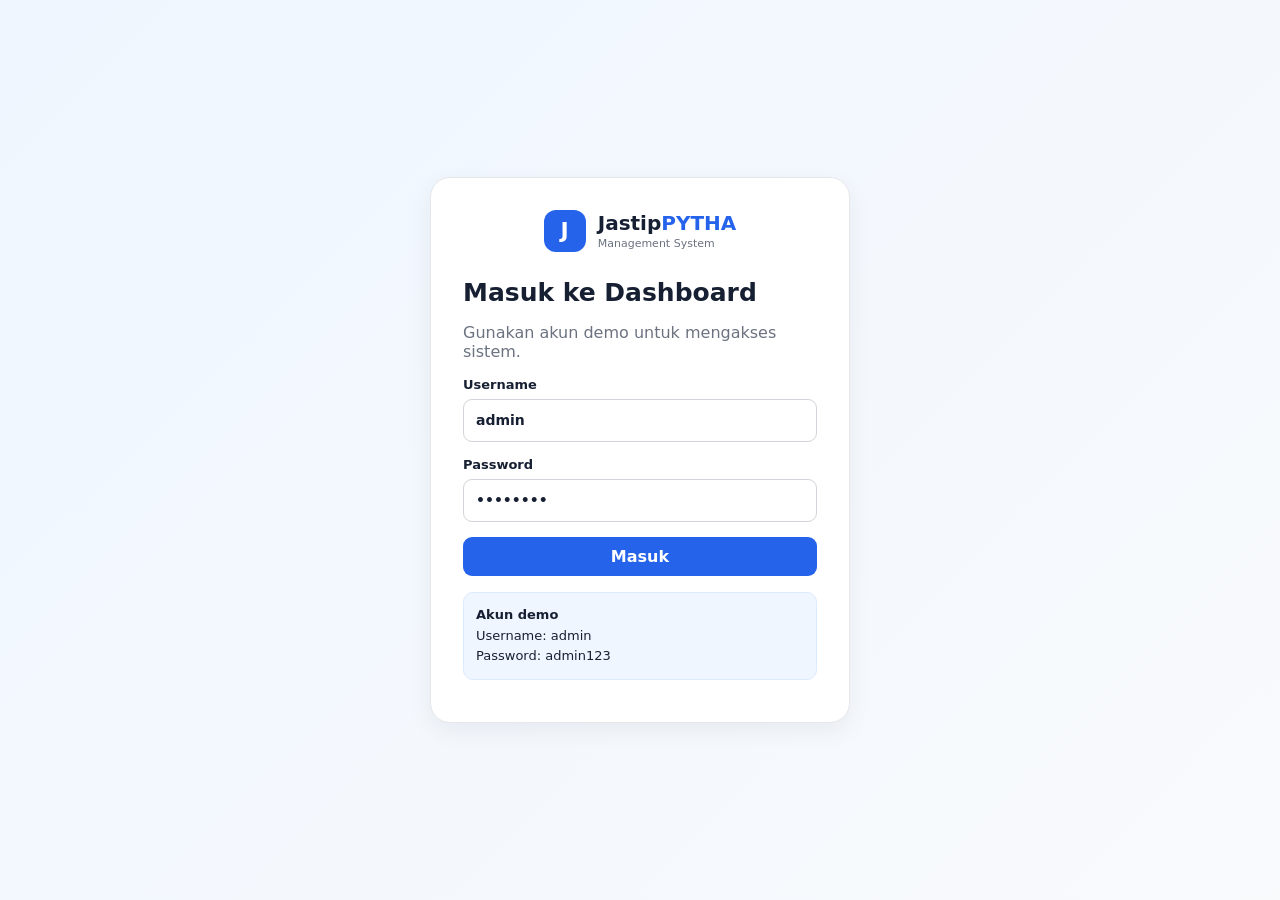
==== jastip-management-rayhan/batch.html @ a8f84d06 "Add files via upload" ====
<!doctype html>
<html lang="id">
  <head>
    <meta charset="UTF-8" />
    <meta name="viewport" content="width=device-width, initial-scale=1.0" />
    <title>Batch Jastip - JastipPYTHA</title>
    <link rel="stylesheet" href="css/style.css" />
  </head>
  <body data-page="batch">
    <div id="app"></div>
    <script src="js/storage.js"></script>
    <script src="js/data-demo.js"></script>
    <script src="js/utils.js"></script>
    <script src="js/app.js"></script>
  </body>
</html>
---- jastip-management-rayhan/css/style.css ----
:root {
  --primary: #2563eb;
  --primary-dark: #1d4ed8;
  --bg: #f5f7fb;
  --card: #fff;
  --text: #172033;
  --muted: #6b7280;
  --border: #e5e7eb;
  --danger: #dc2626;
  --success: #16a34a;
  --warning: #d97706;
  --sidebar: #111827;
  --sidebar-text: #d1d5db;
  --shadow: 0 8px 25px rgba(15, 23, 42, 0.06);
}
* {
  box-sizing: border-box;
}
body {
  margin: 0;
  font-family:
    Inter,
    system-ui,
    -apple-system,
    Segoe UI,
    Roboto,
    Arial,
    sans-serif;
  background: var(--bg);
  color: var(--text);
}
button,
input,
select,
textarea {
  font: inherit;
}
button {
  cursor: pointer;
}
a {
  text-decoration: none;
  color: inherit;
}
.login-page {
  min-height: 100vh;
  display: grid;
  place-items: center;
  padding: 20px;
  background: linear-gradient(135deg, #eff6ff, #f8fafc);
}
.login-card {
  width: min(420px, 100%);
  background: #fff;
  border: 1px solid var(--border);
  border-radius: 20px;
  padding: 32px;
  box-shadow: var(--shadow);
}
.brand {
  display: flex;
  align-items: center;
  gap: 12px;
}
.brand-center {
  justify-content: center;
  margin-bottom: 26px;
}
.brand-mark {
  width: 42px;
  height: 42px;
  border-radius: 12px;
  background: var(--primary);
  color: #fff;
  display: grid;
  place-items: center;
  font-weight: 800;
  font-size: 22px;
}
.brand b {
  font-size: 20px;
}
.brand b span {
  color: var(--primary);
}
.brand small {
  display: block;
  color: var(--muted);
  font-size: 11px;
  margin-top: 2px;
}
.login-card h1 {
  font-size: 25px;
  margin: 8px 0;
}
.muted {
  color: var(--muted);
}
.demo-hint {
  background: #eff6ff;
  border: 1px solid #dbeafe;
  padding: 12px;
  border-radius: 10px;
  margin-top: 16px;
  font-size: 13px;
  line-height: 1.6;
}
.error-text {
  color: var(--danger);
  margin-top: 10px;
  font-size: 13px;
}
.form-stack {
  display: grid;
  gap: 15px;
}
label {
  font-size: 13px;
  font-weight: 600;
  display: grid;
  gap: 7px;
}
input,
select,
textarea {
  width: 100%;
  border: 1px solid #d1d5db;
  border-radius: 9px;
  padding: 10px 12px;
  background: #fff;
  color: var(--text);
  outline: none;
  font-size: 14px;
  line-height: 1.5;
}
input:focus,
select:focus,
textarea:focus {
  border-color: var(--primary);
  box-shadow: 0 0 0 3px #dbeafe;
}
textarea {
  min-height: 90px;
  resize: vertical;
}
.btn {
  border: 0;
  border-radius: 9px;
  padding: 10px 14px;
  font-weight: 600;
}
.btn-primary {
  background: var(--primary);
  color: #fff;
}
.btn-primary:hover {
  background: var(--primary-dark);
}
.btn-secondary {
  background: #eef2f7;
  color: #374151;
}
.btn-danger {
  background: #fee2e2;
  color: #b91c1c;
}
.btn-success {
  background: #dcfce7;
  color: #166534;
}
.btn-block {
  width: 100%;
}
.btn-sm {
  padding: 7px 10px;
  font-size: 12px;
}
.layout {
  display: flex;
  min-height: 100vh;
}
.sidebar {
  width: 245px;
  background: var(--sidebar);
  color: var(--sidebar-text);
  padding: 18px 14px;
  position: fixed;
  inset: 0 auto 0 0;
  z-index: 10;
}
.sidebar .brand {
  color: #fff;
  padding: 6px 8px 22px;
}
.nav-title {
  font-size: 10px;
  text-transform: uppercase;
  color: #6b7280;
  padding: 12px 10px 7px;
  letter-spacing: 0.08em;
}
.nav-link {
  display: flex;
  gap: 10px;
  align-items: center;
  padding: 11px 12px;
  border-radius: 8px;
  margin: 3px 0;
  font-size: 14px;
}
.nav-link:hover,
.nav-link.active {
  background: #1f2937;
  color: #fff;
}
.sidebar-footer {
  position: absolute;
  bottom: 18px;
  left: 14px;
  right: 14px;
}
.main {
  margin-left: 245px;
  min-width: 0;
  width: calc(100% - 245px);
}
.topbar {
  height: 70px;
  background: #fff;
  border-bottom: 1px solid var(--border);
  display: flex;
  align-items: center;
  justify-content: space-between;
  padding: 0 28px;
  position: sticky;
  top: 0;
  z-index: 5;
}
.topbar h2 {
  margin: 0;
  font-size: 20px;
}
.user-box {
  font-size: 13px;
  color: var(--muted);
}
.content {
  padding: 28px;
  max-width: 100%;
  margin: auto;
  overflow-x: hidden;
}
.page-head {
  display: flex;
  justify-content: space-between;
  align-items: center;
  gap: 12px;
  margin-bottom: 20px;
}
.page-head h1 {
  margin: 0;
  font-size: 24px;
}
.page-head p {
  margin: 5px 0 0;
  color: var(--muted);
  font-size: 13px;
}
.actions {
  display: flex;
  gap: 8px;
  flex-wrap: wrap;
}
.cards {
  display: grid;
  grid-template-columns: repeat(auto-fit, minmax(200px, 1fr));
  gap: 15px;
  margin-bottom: 20px;
}
.card {
  background: var(--card);
  border: 1px solid var(--border);
  border-radius: 13px;
  padding: 18px;
  box-shadow: var(--shadow);
}
.stat-label {
  font-size: 11px;
  color: var(--muted);
  line-height: 1.3;
}
.stat-value {
  font-size: 22px;
  font-weight: 750;
  margin-top: 7px;
  word-break: break-word;
}
.stat-icon {
  float: right;
  width: 34px;
  height: 34px;
  border-radius: 9px;
  background: #eff6ff;
  color: var(--primary);
  display: grid;
  place-items: center;
}
.grid-2 {
  display: grid;
  grid-template-columns: 1fr;
  gap: 18px;
}

@media (min-width: 1200px) {
  .grid-2 {
    grid-template-columns: 1.8fr 1fr;
  }
}
.table-card {
  padding: 0;
  overflow: hidden;
}
.card-head {
  padding: 17px 18px;
  border-bottom: 1px solid var(--border);
  display: flex;
  justify-content: space-between;
  align-items: center;
  gap: 10px;
}
.card-head h3 {
  margin: 0;
  font-size: 15px;
}
.table-wrap {
  overflow: auto;
}
table {
  width: 100%;
  border-collapse: collapse;
  min-width: 600px;
}
th,
td {
  padding: 12px 8px;
  text-align: left;
  border-bottom: 1px solid #eef0f3;
  font-size: 13px;
  vertical-align: middle;
  white-space: nowrap;
  overflow: hidden;
  text-overflow: ellipsis;
  max-width: 200px;
}

th:first-child,
td:first-child {
  padding-left: 15px;
}

th:last-child,
td:last-child {
  padding-right: 15px;
}
th {
  background: #fafafa;
  color: #6b7280;
  font-size: 11px;
  text-transform: uppercase;
  letter-spacing: 0.03em;
}
tbody tr:hover {
  background: #fafcff;
}
.empty {
  padding: 40px;
  text-align: center;
  color: var(--muted);
}
.badge {
  display: inline-flex;
  align-items: center;
  padding: 5px 8px;
  border-radius: 999px;
  font-size: 11px;
  font-weight: 700;
  white-space: nowrap;
}
.badge-blue {
  background: #dbeafe;
  color: #1d4ed8;
}
.badge-green {
  background: #dcfce7;
  color: #15803d;
}
.badge-yellow {
  background: #fef3c7;
  color: #a16207;
}
.badge-red {
  background: #fee2e2;
  color: #b91c1c;
}
.badge-gray {
  background: #f3f4f6;
  color: #4b5563;
}
.toolbar {
  display: flex;
  gap: 10px;
  flex-wrap: wrap;
  margin-bottom: 15px;
}
.toolbar > * {
  flex: 1;
  min-width: 200px;
  max-width: 300px;
}
.toolbar input {
  box-sizing: border-box;
}
.form-card {
  max-width: 1000px;
}
.form-grid {
  display: grid;
  grid-template-columns: repeat(2, minmax(0, 1fr));
  gap: 16px;
}
.form-grid label {
  min-width: 0;
}
.form-grid input,
.form-grid select {
  width: 100%;
  box-sizing: border-box;
}
.form-grid .full {
  grid-column: 1/-1;
}
.section-title {
  font-size: 14px;
  margin: 24px 0 12px;
  padding-bottom: 9px;
  border-bottom: 1px solid var(--border);
}
.item-row {
  display: grid;
  grid-template-columns: 2fr 90px 150px 150px 42px;
  gap: 8px;
  align-items: end;
  margin-bottom: 9px;
}
.money {
  text-align: right;
}
.summary {
  background: #f8fafc;
  border-radius: 10px;
  padding: 15px;
  display: grid;
  gap: 8px;
}
.summary-line {
  display: flex;
  justify-content: space-between;
  font-size: 13px;
}
.summary-line.total {
  font-size: 17px;
  font-weight: 800;
  border-top: 1px solid var(--border);
  padding-top: 10px;
}
.detail-grid {
  display: grid;
  grid-template-columns: repeat(2, 1fr);
  gap: 18px;
}
.detail-list {
  display: grid;
  gap: 10px;
}
.detail-row {
  display: flex;
  justify-content: space-between;
  gap: 15px;
  border-bottom: 1px dashed #e5e7eb;
  padding-bottom: 8px;
  font-size: 13px;
}
.detail-row span:first-child {
  color: var(--muted);
}
.modal-backdrop {
  position: fixed;
  inset: 0;
  background: rgba(15, 23, 42, 0.45);
  display: none;
  align-items: center;
  justify-content: center;
  padding: 24px;
  box-sizing: border-box;
  overflow-y: auto;
  z-index: 1000;
}
.modal-backdrop.show {
  display: flex;
}
.modal {
  background: #fff;
  width: min(700px, 100%);
  max-height: calc(100vh - 48px);
  overflow-y: auto;
  box-sizing: border-box;
  border-radius: 15px;
  padding: 24px;
}
.modal-head {
  display: flex;
  justify-content: space-between;
  align-items: center;
  margin-bottom: 15px;
}
.modal-head h3 {
  margin: 0;
}
.close {
  border: 0;
  background: none;
  font-size: 24px;
  color: #6b7280;
}
.toast {
  position: fixed;
  right: 20px;
  bottom: 20px;
  background: #111827;
  color: #fff;
  padding: 12px 16px;
  border-radius: 9px;
  box-shadow: var(--shadow);
  z-index: 100;
  display: none;
  font-size: 13px;
}
.toast.show {
  display: block;
}
.danger-box {
  background: #fff1f2;
  border: 1px solid #fecdd3;
  padding: 15px;
  border-radius: 10px;
}
.settings-list {
  display: grid;
  gap: 15px;
}
.mobile-menu {
  display: none;
}
@media (max-width: 1100px) {
  .cards {
    grid-template-columns: repeat(auto-fit, minmax(180px, 1fr));
  }
  .grid-2,
  .detail-grid {
    grid-template-columns: 1fr;
  }
}
/* Filter Panel */
.filter-panel {
  background: var(--card);
  border: 1px solid var(--border);
  border-radius: 13px;
  padding: 18px;
  margin-bottom: 18px;
  box-shadow: var(--shadow);
}
.filter-panel h4 {
  margin: 0 0 12px;
  font-size: 14px;
  color: var(--text);
}
.filter-grid {
  display: grid;
  grid-template-columns: repeat(auto-fit, minmax(180px, 1fr));
  gap: 12px;
  margin-bottom: 12px;
}
.filter-actions {
  display: flex;
  gap: 8px;
  margin-top: 12px;
}

/* Pagination */
.pagination {
  display: flex;
  align-items: center;
  justify-content: space-between;
  padding: 15px 18px;
  border-top: 1px solid var(--border);
  flex-wrap: wrap;
  gap: 12px;
}
.pagination-info {
  font-size: 13px;
  color: var(--muted);
}
.pagination-controls {
  display: flex;
  align-items: center;
  gap: 10px;
  flex-wrap: wrap;
}
.pagination-select {
  display: flex;
  align-items: center;
  gap: 8px;
  font-size: 13px;
}
.pagination-select select {
  width: auto;
  padding: 6px 8px;
  font-size: 13px;
}
.pagination-buttons {
  display: flex;
  gap: 5px;
}
.pagination-buttons button {
  padding: 7px 12px;
  font-size: 13px;
}
.page-num {
  padding: 7px 12px;
  font-size: 13px;
  font-weight: 600;
  color: var(--primary);
}

/* Chart Container */
.chart-container {
  padding: 18px 12px 24px;
  overflow-x: auto;
}
.chart-container canvas {
  display: block;
  width: 100%;
  max-width: 700px;
  height: 350px;
  margin: auto;
}

/* Purchased Items */
.purchased-items-grid {
  display: grid;
  gap: 10px;
}
.purchased-item {
  display: flex;
  justify-content: space-between;
  align-items: center;
  padding: 12px;
  background: #f9fafb;
  border-radius: 8px;
  border: 1px solid #f3f4f6;
}
.purchased-item-info {
  flex: 1;
}
.purchased-item-name {
  font-weight: 600;
  font-size: 13px;
  margin-bottom: 4px;
}
.purchased-item-details {
  font-size: 12px;
  color: var(--muted);
}
.purchased-item-price {
  font-weight: 700;
  font-size: 14px;
  color: var(--primary);
  text-align: right;
}

/* Status Button */
.status-action {
  display: flex;
  gap: 8px;
  align-items: center;
  flex-wrap: wrap;
}
.status-label {
  font-size: 12px;
  color: var(--muted);
  margin-bottom: 6px;
  display: block;
}

/* Button Group */
.btn-group {
  display: flex;
  gap: 6px;
  flex-wrap: wrap;
}

/* Action Dropdown */
.action-dropdown {
  position: relative;
  display: inline-block;
}
.dropdown-content {
  display: none;
  position: absolute;
  right: 0;
  background: #fff;
  min-width: 160px;
  box-shadow: 0 8px 16px rgba(0,0,0,0.1);
  border-radius: 8px;
  border: 1px solid var(--border);
  z-index: 10;
  margin-top: 4px;
}
.dropdown-content.show {
  display: block;
}
.dropdown-content button {
  display: block;
  width: 100%;
  text-align: left;
  padding: 10px 14px;
  border: 0;
  background: none;
  font-size: 13px;
  border-radius: 0;
}
.dropdown-content button:hover {
  background: #f9fafb;
}
.dropdown-content button:first-child {
  border-radius: 8px 8px 0 0;
}
.dropdown-content button:last-child {
  border-radius: 0 0 8px 8px;
}

/* Loading */
.loading {
  padding: 40px;
  text-align: center;
  color: var(--muted);
  font-size: 14px;
}

/* Empty State Enhanced */
.empty-state {
  padding: 60px 20px;
  text-align: center;
}
.empty-state-icon {
  font-size: 48px;
  margin-bottom: 16px;
  opacity: 0.3;
}
.empty-state h3 {
  margin: 0 0 8px;
  font-size: 16px;
}
.empty-state p {
  margin: 0;
  color: var(--muted);
  font-size: 13px;
}

@media (max-width: 1100px) {
  .filter-grid {
    grid-template-columns: repeat(auto-fit, minmax(160px, 1fr));
  }
}

/* Sidebar overlay (mobile drawer backdrop) */
.sidebar-overlay {
  display: none;
}

/* Page fade-in on every load — smooth navigation feel */
@keyframes pageFadeIn {
  from { opacity: 0; transform: translateY(6px); }
  to   { opacity: 1; transform: translateY(0); }
}
.content {
  animation: pageFadeIn 0.18s ease-out both;
}
@media (prefers-reduced-motion: reduce) {
  .content { animation: none; }
}

/* Chart containers — prevent horizontal overflow on mobile */
#chartBarCard .chart-wrap,
#chartDonutCard .chart-wrap {
  overflow: hidden;
}
canvas {
  display: block;
  max-width: 100%;
}

@media (max-width: 760px) {
  .sidebar {
    transform: translateX(-100%);
    transition: transform 0.28s cubic-bezier(0.4, 0, 0.2, 1);
  }
  .sidebar.open {
    transform: translateX(0);
  }
  .main {
    margin-left: 0;
    width: 100%;
  }
  .mobile-menu {
    display: block;
    border: 0;
    background: none;
    font-size: 22px;
  }
  .topbar {
    padding: 0 15px;
  }
  .content {
    padding: 18px;
  }
  .cards {
    grid-template-columns: repeat(auto-fit, minmax(140px, 1fr));
    gap: 10px;
  }
  .modal-backdrop { padding: 14px; }
  .modal { max-height: calc(100vh - 28px); padding: 18px; }
  .form-grid { grid-template-columns: 1fr; }
  .form-grid .full {
    grid-column: auto;
  }
  .item-row {
    grid-template-columns: 1fr 80px 1fr 1fr 40px;
  }
  .page-head {
    align-items: flex-start;
    flex-direction: column;
  }
  .filter-grid {
    grid-template-columns: 1fr;
  }
  .filter-actions {
    flex-direction: column;
  }
  .filter-actions button {
    width: 100%;
  }
  .pagination {
    flex-direction: column;
    align-items: stretch;
  }
  .pagination-controls {
    justify-content: center;
  }
  .btn-group {
    flex-direction: column;
  }
  .btn-group button,
  .btn-group a {
    width: 100%;
  }

  /* Overlay: hidden by default, shown when sidebar is open */
  .sidebar-overlay {
    display: block;
    position: fixed;
    inset: 0;
    background: rgba(0, 0, 0, 0);
    z-index: 9;           /* just below sidebar (z-index: 10) */
    pointer-events: none;
    transition: background 0.28s cubic-bezier(0.4, 0, 0.2, 1);
  }
  .sidebar-overlay.show {
    background: rgba(0, 0, 0, 0.45);
    pointer-events: auto;
  }

  /* Prevent page scroll while drawer is open */
  body.sidebar-open {
    overflow: hidden;
  }

  /* Charts: stack side-by-side cards vertically, no overflow */
  #chartsRow {
    gap: 12px;
  }
  #chartBarCard > div,
  #chartDonutCard > div {
    padding: 12px 8px 14px;
    overflow: hidden;
  }
  /* Donut legend: single column on very narrow screens */
  #donutLegend {
    grid-template-columns: 1fr !important;
    gap: 5px !important;
  }
}
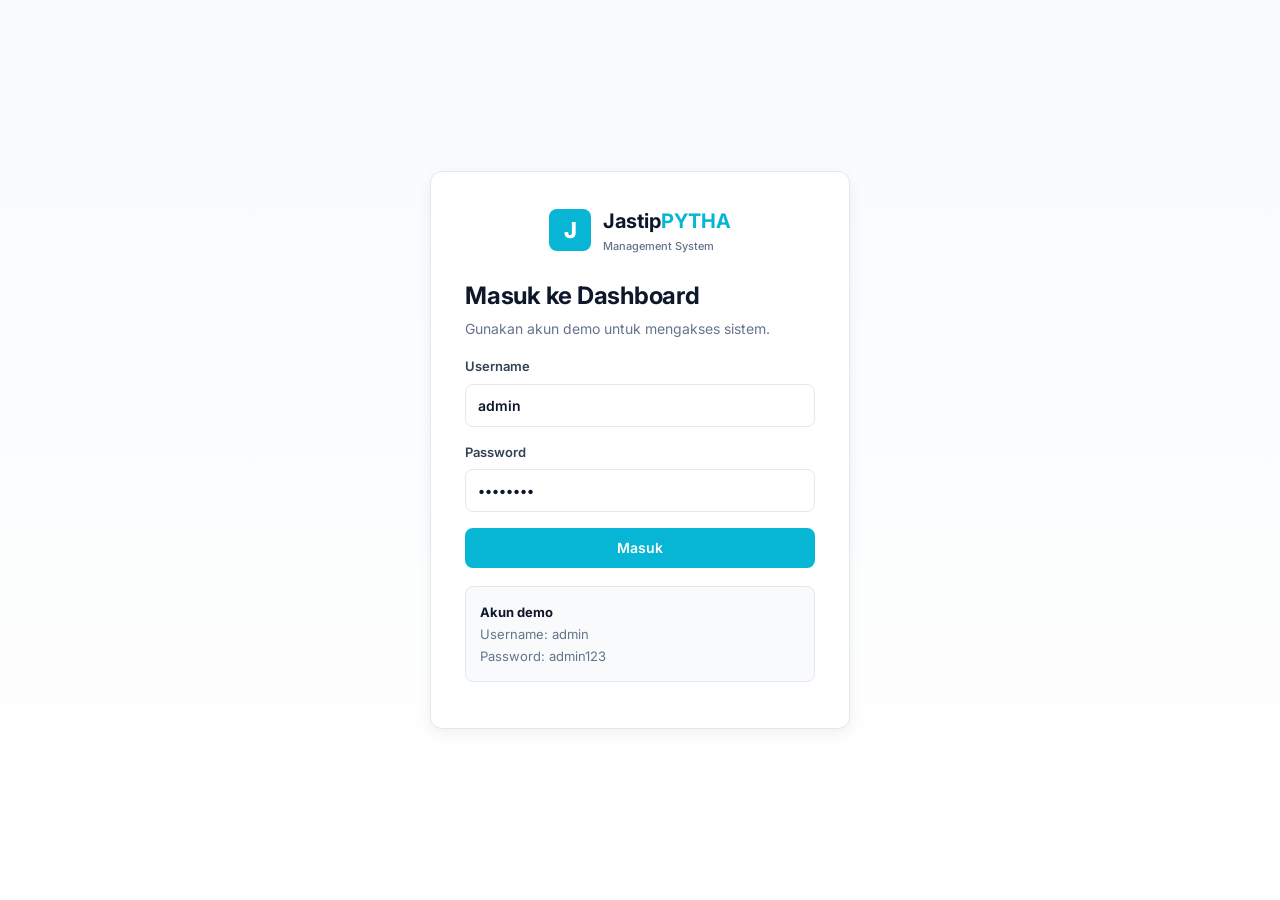
==== commit e9b0f111: "Add files via upload" ====
--- a/jastip-management-rayhan/batch.html
+++ b/jastip-management-rayhan/batch.html
@@ -3,7 +3,14 @@
   <head>
     <meta charset="UTF-8" />
     <meta name="viewport" content="width=device-width, initial-scale=1.0" />
+    <script>if(localStorage.getItem("jastip_theme")==="dark"||(!localStorage.getItem("jastip_theme")&&window.matchMedia("(prefers-color-scheme: dark)").matches))document.documentElement.classList.add("dark");</script>
     <title>Batch Jastip - JastipPYTHA</title>
+    <link rel="preconnect" href="https://fonts.googleapis.com" />
+    <link rel="preconnect" href="https://fonts.gstatic.com" crossorigin />
+    <link
+      href="https://fonts.googleapis.com/css2?family=Inter:wght@400;500;600;700;800&display=swap"
+      rel="stylesheet"
+    />
     <link rel="stylesheet" href="css/style.css" />
   </head>
   <body data-page="batch">
--- a/jastip-management-rayhan/css/style.css
+++ b/jastip-management-rayhan/css/style.css
@@ -1,75 +1,125 @@
+/* ============================================================
+   JastipPro — Clean Modern Cyan SaaS Design System
+   ============================================================ */
+
 :root {
-  --primary: #2563eb;
-  --primary-dark: #1d4ed8;
-  --bg: #f5f7fb;
-  --card: #fff;
-  --text: #172033;
-  --muted: #6b7280;
-  --border: #e5e7eb;
+  /* Brand / accent */
+  --primary: #06b6d4;
+  --primary-hover: #0891b2;
+  --primary-dark: #0891b2;       /* kept for legacy refs (= hover) */
+  --primary-50: #ecfeff;
+  --primary-100: #cffafe;
+  --primary-700: #0e7490;
+
+  /* Surfaces */
+  --bg: #f8fafc;
+  --card: #ffffff;
+  --surface: #ffffff;
+
+  /* Text */
+  --text: #0f172a;
+  --muted: #64748b;
+  --text-secondary: #64748b;
+
+  /* Lines */
+  --border: #e2e8f0;
+  --border-light: #f1f5f9;
+
+  /* Semantic */
   --danger: #dc2626;
   --success: #16a34a;
   --warning: #d97706;
-  --sidebar: #111827;
-  --sidebar-text: #d1d5db;
-  --shadow: 0 8px 25px rgba(15, 23, 42, 0.06);
-}
+
+  /* Sidebar (now light) */
+  --sidebar: #ffffff;
+  --sidebar-text: #334155;
+
+  /* Shadows — very soft, only to separate layers */
+  --shadow-sm: 0 1px 2px rgba(15, 23, 42, 0.04);
+  --shadow-md: 0 4px 14px rgba(15, 23, 42, 0.06);
+  --shadow-lg: 0 14px 38px rgba(15, 23, 42, 0.14);
+
+  /* Radius */
+  --r-sm: 8px;
+  --r-md: 10px;
+  --r-lg: 12px;
+}
+
 * {
   box-sizing: border-box;
 }
+
 body {
   margin: 0;
-  font-family:
-    Inter,
-    system-ui,
-    -apple-system,
-    Segoe UI,
-    Roboto,
-    Arial,
+  font-family: Inter, system-ui, -apple-system, "Segoe UI", Roboto, Arial,
     sans-serif;
   background: var(--bg);
   color: var(--text);
-}
+  font-size: 14px;
+  line-height: 1.5;
+  -webkit-font-smoothing: antialiased;
+  text-rendering: optimizeLegibility;
+}
+
 button,
 input,
 select,
 textarea {
   font: inherit;
 }
+
 button {
   cursor: pointer;
 }
+
 a {
   text-decoration: none;
   color: inherit;
 }
+
+h1,
+h2,
+h3,
+h4 {
+  color: var(--text);
+  letter-spacing: -0.01em;
+}
+
+/* ============================================================
+   Login / Signup page
+   ============================================================ */
 .login-page {
   min-height: 100vh;
   display: grid;
   place-items: center;
   padding: 20px;
-  background: linear-gradient(135deg, #eff6ff, #f8fafc);
-}
+  background: linear-gradient(180deg, #f8fafc 0%, #ffffff 100%);
+}
+
 .login-card {
   width: min(420px, 100%);
-  background: #fff;
+  background: var(--card);
   border: 1px solid var(--border);
-  border-radius: 20px;
-  padding: 32px;
-  box-shadow: var(--shadow);
-}
+  border-radius: var(--r-lg);
+  padding: 34px;
+  box-shadow: var(--shadow-md);
+}
+
 .brand {
   display: flex;
   align-items: center;
   gap: 12px;
 }
+
 .brand-center {
   justify-content: center;
-  margin-bottom: 26px;
-}
+  margin-bottom: 24px;
+}
+
 .brand-mark {
   width: 42px;
   height: 42px;
-  border-radius: 12px;
+  border-radius: var(--r-sm);
   background: var(--primary);
   color: #fff;
   display: grid;
@@ -77,155 +127,296 @@
   font-weight: 800;
   font-size: 22px;
 }
+
 .brand b {
   font-size: 20px;
-}
+  font-weight: 700;
+}
+
 .brand b span {
   color: var(--primary);
 }
+
 .brand small {
   display: block;
   color: var(--muted);
   font-size: 11px;
   margin-top: 2px;
-}
+  font-weight: 500;
+}
+
 .login-card h1 {
-  font-size: 25px;
-  margin: 8px 0;
-}
+  font-size: 24px;
+  font-weight: 700;
+  margin: 4px 0;
+}
+
 .muted {
   color: var(--muted);
 }
+
+.login-card p {
+  color: var(--muted);
+  font-size: 14px;
+  margin: 0 0 4px;
+}
+
 .demo-hint {
-  background: #eff6ff;
-  border: 1px solid #dbeafe;
-  padding: 12px;
-  border-radius: 10px;
-  margin-top: 16px;
-  font-size: 13px;
-  line-height: 1.6;
-}
+  background: var(--bg);
+  border: 1px solid var(--border);
+  padding: 14px;
+  border-radius: var(--r-sm);
+  margin-top: 18px;
+  font-size: 13px;
+  line-height: 1.7;
+  color: var(--text-secondary);
+}
+
+.demo-hint b {
+  color: var(--text);
+}
+
 .error-text {
   color: var(--danger);
-  margin-top: 10px;
-  font-size: 13px;
-}
+  margin-top: 12px;
+  font-size: 13px;
+  font-weight: 500;
+}
+
+/* ============================================================
+   Forms
+   ============================================================ */
 .form-stack {
   display: grid;
-  gap: 15px;
-}
+  gap: 16px;
+  margin-top: 18px;
+}
+
 label {
   font-size: 13px;
   font-weight: 600;
+  color: #334155;
   display: grid;
   gap: 7px;
 }
+
 input,
 select,
 textarea {
   width: 100%;
-  border: 1px solid #d1d5db;
-  border-radius: 9px;
+  border: 1px solid var(--border);
+  border-radius: var(--r-sm);
   padding: 10px 12px;
   background: #fff;
   color: var(--text);
   outline: none;
   font-size: 14px;
   line-height: 1.5;
-}
+  transition: border-color 0.15s, box-shadow 0.15s;
+}
+
+input[type="number"] {
+  -moz-appearance: textfield;
+}
+
+input[type="number"]::-webkit-inner-spin-button,
+input[type="number"]::-webkit-outer-spin-button {
+  -webkit-appearance: none;
+  margin: 0;
+}
+
+input::placeholder,
+textarea::placeholder {
+  color: #94a3b8;
+}
+
 input:focus,
 select:focus,
 textarea:focus {
   border-color: var(--primary);
-  box-shadow: 0 0 0 3px #dbeafe;
-}
+  box-shadow: 0 0 0 3px rgba(6, 182, 212, 0.12);
+}
+
+select {
+  appearance: none;
+  background-repeat: no-repeat;
+  background-position: right 12px center;
+  padding-right: 36px;
+  position: relative;
+}
+
+/* CSS-only arrow using border trick */
+select {
+  background-image: linear-gradient(45deg, transparent 50%, #64748b 50%),
+                    linear-gradient(135deg, #64748b 50%, transparent 50%);
+  background-position: calc(100% - 16px) calc(1em + 2px),
+                       calc(100% - 12px) calc(1em + 2px);
+  background-size: 4px 4px, 4px 4px;
+  background-repeat: no-repeat;
+}
+
 textarea {
   min-height: 90px;
   resize: vertical;
 }
+
+/* ============================================================
+   Buttons
+   ============================================================ */
 .btn {
-  border: 0;
-  border-radius: 9px;
-  padding: 10px 14px;
+  border: 1px solid transparent;
+  border-radius: var(--r-sm);
+  padding: 9px 16px;
   font-weight: 600;
-}
+  font-size: 14px;
+  line-height: 1.4;
+  transition: background 0.15s, border-color 0.15s, color 0.15s,
+    box-shadow 0.15s;
+  display: inline-flex;
+  align-items: center;
+  justify-content: center;
+  gap: 6px;
+  white-space: nowrap;
+}
+
+.btn:focus-visible {
+  outline: none;
+  box-shadow: 0 0 0 3px rgba(6, 182, 212, 0.18);
+}
+
 .btn-primary {
   background: var(--primary);
   color: #fff;
 }
+
 .btn-primary:hover {
-  background: var(--primary-dark);
-}
+  background: var(--primary-hover);
+}
+
 .btn-secondary {
-  background: #eef2f7;
-  color: #374151;
-}
+  background: #fff;
+  border-color: var(--border);
+  color: #334155;
+}
+
+.btn-secondary:hover {
+  background: var(--bg);
+  border-color: #cbd5e1;
+  color: var(--text);
+}
+
 .btn-danger {
   background: #fee2e2;
   color: #b91c1c;
-}
+  border-color: transparent;
+}
+
+.btn-danger:hover {
+  background: #fecaca;
+}
+
 .btn-success {
   background: #dcfce7;
-  color: #166534;
-}
+  color: #15803d;
+  border-color: transparent;
+}
+
+.btn-success:hover {
+  background: #bbf7d0;
+}
+
 .btn-block {
   width: 100%;
 }
+
 .btn-sm {
-  padding: 7px 10px;
+  padding: 6px 11px;
   font-size: 12px;
-}
+  border-radius: 7px;
+}
+
+.btn:disabled {
+  opacity: 0.5;
+  cursor: not-allowed;
+}
+
+/* ============================================================
+   Layout — sidebar + main
+   ============================================================ */
 .layout {
   display: flex;
   min-height: 100vh;
 }
+
 .sidebar {
-  width: 245px;
+  width: 240px;
   background: var(--sidebar);
   color: var(--sidebar-text);
   padding: 18px 14px;
   position: fixed;
   inset: 0 auto 0 0;
   z-index: 10;
-}
+  border-right: 1px solid var(--border);
+}
+
 .sidebar .brand {
-  color: #fff;
-  padding: 6px 8px 22px;
-}
+  color: var(--text);
+  padding: 6px 8px 20px;
+}
+
 .nav-title {
   font-size: 10px;
   text-transform: uppercase;
-  color: #6b7280;
-  padding: 12px 10px 7px;
+  color: #94a3b8;
+  padding: 14px 10px 7px;
   letter-spacing: 0.08em;
-}
+  font-weight: 700;
+}
+
 .nav-link {
   display: flex;
-  gap: 10px;
-  align-items: center;
-  padding: 11px 12px;
-  border-radius: 8px;
-  margin: 3px 0;
+  gap: 11px;
+  align-items: center;
+  padding: 10px 12px;
+  border-radius: var(--r-sm);
+  margin: 2px 0;
   font-size: 14px;
-}
-.nav-link:hover,
+  font-weight: 500;
+  color: var(--sidebar-text);
+  transition: background 0.15s, color 0.15s;
+}
+
+.nav-link:hover {
+  background: #f1f5f9;
+  color: var(--text);
+}
+
 .nav-link.active {
-  background: #1f2937;
-  color: #fff;
-}
+  background: var(--primary-50);
+  color: var(--primary-700);
+  font-weight: 600;
+}
+
+.nav-link.active:hover {
+  background: var(--primary-50);
+  color: var(--primary-700);
+}
+
 .sidebar-footer {
   position: absolute;
   bottom: 18px;
   left: 14px;
   right: 14px;
 }
+
 .main {
-  margin-left: 245px;
+  margin-left: 240px;
   min-width: 0;
-  width: calc(100% - 245px);
-}
+  width: calc(100% - 240px);
+}
+
 .topbar {
-  height: 70px;
+  height: 64px;
   background: #fff;
   border-bottom: 1px solid var(--border);
   display: flex;
@@ -236,75 +427,268 @@
   top: 0;
   z-index: 5;
 }
+
 .topbar h2 {
   margin: 0;
-  font-size: 20px;
-}
+  font-size: 18px;
+  font-weight: 600;
+}
+
 .user-box {
   font-size: 13px;
-  color: var(--muted);
-}
+  font-weight: 500;
+  color: var(--muted);
+  background: var(--bg);
+  border: 1px solid var(--border);
+  padding: 6px 12px;
+  border-radius: 999px;
+}
+
 .content {
   padding: 28px;
   max-width: 100%;
   margin: auto;
   overflow-x: hidden;
 }
+
+/* ============================================================
+   Page header
+   ============================================================ */
 .page-head {
   display: flex;
   justify-content: space-between;
   align-items: center;
   gap: 12px;
-  margin-bottom: 20px;
-}
+  margin-bottom: 22px;
+}
+
 .page-head h1 {
   margin: 0;
-  font-size: 24px;
-}
+  font-size: 22px;
+  font-weight: 700;
+}
+
 .page-head p {
   margin: 5px 0 0;
   color: var(--muted);
   font-size: 13px;
 }
+
 .actions {
   display: flex;
   gap: 8px;
   flex-wrap: wrap;
 }
+
+/* ============================================================
+   Cards & stats
+   ============================================================ */
 .cards {
   display: grid;
   grid-template-columns: repeat(auto-fit, minmax(200px, 1fr));
-  gap: 15px;
+  gap: 16px;
   margin-bottom: 20px;
 }
+
 .card {
   background: var(--card);
   border: 1px solid var(--border);
-  border-radius: 13px;
-  padding: 18px;
-  box-shadow: var(--shadow);
-}
+  border-radius: var(--r-md);
+  padding: 20px;
+  box-shadow: var(--shadow-sm);
+}
+
 .stat-label {
-  font-size: 11px;
+  font-size: 12px;
   color: var(--muted);
   line-height: 1.3;
-}
+  font-weight: 500;
+}
+
 .stat-value {
-  font-size: 22px;
-  font-weight: 750;
-  margin-top: 7px;
+  font-size: 23px;
+  font-weight: 700;
+  margin-top: 8px;
   word-break: break-word;
-}
+  letter-spacing: -0.02em;
+}
+
 .stat-icon {
   float: right;
-  width: 34px;
-  height: 34px;
-  border-radius: 9px;
-  background: #eff6ff;
-  color: var(--primary);
+  width: 36px;
+  height: 36px;
+  border-radius: var(--r-sm);
+  background: var(--primary-50);
+  color: var(--primary-hover);
   display: grid;
   place-items: center;
-}
+  font-size: 16px;
+}
+
+/* Stat card with sparkline */
+.stat-with-sparkline {
+  position: relative;
+  padding-bottom: 12px;
+}
+
+.stat-main {
+  display: flex;
+  justify-content: space-between;
+  align-items: flex-start;
+  margin-bottom: 12px;
+}
+
+.stat-info {
+  flex: 1;
+}
+
+.stat-label {
+  font-size: 14px;
+  color: var(--text-muted);
+  margin-bottom: 6px;
+  font-weight: 500;
+}
+
+.stat-value-row {
+  display: flex;
+  align-items: baseline;
+  gap: 8px;
+}
+
+.stat-value {
+  font-size: 28px;
+  font-weight: 700;
+  color: var(--text);
+  letter-spacing: -0.02em;
+}
+
+.stat-change {
+  font-size: 13px;
+  font-weight: 600;
+  padding: 3px 8px;
+  border-radius: 6px;
+}
+
+.stat-change.positive {
+  background: #dcfce7;
+  color: #16a34a;
+}
+
+.stat-change.negative {
+  background: #fee2e2;
+  color: #dc2626;
+}
+
+.stat-sparkline-canvas {
+  width: 100%;
+  height: 40px;
+  display: block;
+  cursor: pointer;
+}
+
+/* Chart tooltip */
+.chart-tooltip {
+  position: absolute;
+  background: rgba(15, 23, 42, 0.95);
+  color: white;
+  padding: 8px 12px;
+  border-radius: 8px;
+  font-size: 13px;
+  font-weight: 500;
+  pointer-events: none;
+  white-space: nowrap;
+  z-index: 1000;
+  box-shadow: 0 4px 12px rgba(0, 0, 0, 0.3);
+  transform: translate(-50%, -120%);
+  opacity: 0;
+  transition: opacity 0.15s ease;
+}
+
+.chart-tooltip.visible {
+  opacity: 1;
+}
+
+.dark .chart-tooltip {
+  background: rgba(241, 245, 249, 0.95);
+  color: #0f172a;
+  box-shadow: 0 4px 12px rgba(0, 0, 0, 0.5);
+}
+
+.chart-tooltip::after {
+  content: '';
+  position: absolute;
+  bottom: -4px;
+  left: 50%;
+  transform: translateX(-50%);
+  width: 0;
+  height: 0;
+  border-left: 5px solid transparent;
+  border-right: 5px solid transparent;
+  border-top: 5px solid rgba(15, 23, 42, 0.95);
+}
+
+.dark .chart-tooltip::after {
+  border-top-color: rgba(241, 245, 249, 0.95);
+}
+
+/* Trend chart container */
+.trend-chart-card {
+  margin-top: 18px;
+  position: relative;
+}
+
+.trend-chart-header {
+  display: flex;
+  justify-content: space-between;
+  align-items: center;
+  padding: 18px;
+  border-bottom: 1px solid var(--border);
+}
+
+.trend-chart-header h3 {
+  margin: 0;
+  font-size: 16px;
+  font-weight: 600;
+}
+
+.trend-chart-controls {
+  display: flex;
+  gap: 8px;
+  align-items: center;
+}
+
+.trend-chart-controls select {
+  padding: 6px 32px 6px 12px;
+  font-size: 13px;
+  border-radius: var(--r-sm);
+}
+
+.trend-chart-body {
+  padding: 24px 18px;
+  position: relative;
+}
+
+#transactionTrendChart,
+#feeTrendChart,
+#orderBarChart,
+#orderDonutChart {
+  width: 100%;
+  display: block;
+  cursor: pointer;
+}
+
+#transactionTrendChart,
+#feeTrendChart {
+  height: 240px;
+}
+
+#orderBarChart {
+  height: 260px;
+}
+
+/* ============================================================
+   Grids
+   ============================================================ */
 .grid-2 {
   display: grid;
   grid-template-columns: 1fr;
@@ -316,187 +700,261 @@
     grid-template-columns: 1.8fr 1fr;
   }
 }
+
+/* ============================================================
+   Tables
+   ============================================================ */
 .table-card {
   padding: 0;
   overflow: hidden;
 }
+
 .card-head {
-  padding: 17px 18px;
+  padding: 16px 20px;
   border-bottom: 1px solid var(--border);
   display: flex;
   justify-content: space-between;
   align-items: center;
   gap: 10px;
 }
+
 .card-head h3 {
   margin: 0;
   font-size: 15px;
-}
+  font-weight: 600;
+}
+
 .table-wrap {
   overflow: auto;
 }
+
 table {
   width: 100%;
   border-collapse: collapse;
   min-width: 600px;
 }
+
 th,
 td {
-  padding: 12px 8px;
+  padding: 13px 10px;
   text-align: left;
-  border-bottom: 1px solid #eef0f3;
+  border-bottom: 1px solid var(--border-light);
   font-size: 13px;
   vertical-align: middle;
   white-space: nowrap;
   overflow: hidden;
   text-overflow: ellipsis;
-  max-width: 200px;
+  max-width: 220px;
 }
 
 th:first-child,
 td:first-child {
-  padding-left: 15px;
+  padding-left: 20px;
 }
 
 th:last-child,
 td:last-child {
-  padding-right: 15px;
-}
+  padding-right: 20px;
+}
+
 th {
-  background: #fafafa;
-  color: #6b7280;
+  background: var(--bg);
+  color: var(--muted);
   font-size: 11px;
   text-transform: uppercase;
-  letter-spacing: 0.03em;
-}
+  letter-spacing: 0.04em;
+  font-weight: 600;
+  border-bottom: 1px solid var(--border);
+}
+
+tbody tr {
+  transition: background 0.12s;
+}
+
 tbody tr:hover {
-  background: #fafcff;
-}
+  background: var(--bg);
+}
+
+tbody tr:last-child td {
+  border-bottom: 0;
+}
+
 .empty {
   padding: 40px;
   text-align: center;
   color: var(--muted);
 }
+
+/* ============================================================
+   Badges
+   ============================================================ */
 .badge {
   display: inline-flex;
   align-items: center;
-  padding: 5px 8px;
+  padding: 4px 10px;
   border-radius: 999px;
   font-size: 11px;
-  font-weight: 700;
+  font-weight: 600;
   white-space: nowrap;
-}
+  line-height: 1.5;
+}
+
 .badge-blue {
-  background: #dbeafe;
-  color: #1d4ed8;
-}
+  background: var(--primary-50);
+  color: var(--primary-700);
+}
+
 .badge-green {
   background: #dcfce7;
   color: #15803d;
 }
+
 .badge-yellow {
   background: #fef3c7;
   color: #a16207;
 }
+
 .badge-red {
   background: #fee2e2;
   color: #b91c1c;
 }
+
 .badge-gray {
-  background: #f3f4f6;
-  color: #4b5563;
-}
+  background: #f1f5f9;
+  color: #475569;
+}
+
+/* ============================================================
+   Toolbar
+   ============================================================ */
 .toolbar {
   display: flex;
   gap: 10px;
   flex-wrap: wrap;
-  margin-bottom: 15px;
-}
+  margin-bottom: 16px;
+}
+
 .toolbar > * {
   flex: 1;
   min-width: 200px;
-  max-width: 300px;
-}
+  max-width: 320px;
+}
+
 .toolbar input {
   box-sizing: border-box;
 }
+
+/* ============================================================
+   Forms — layout
+   ============================================================ */
 .form-card {
   max-width: 1000px;
 }
+
 .form-grid {
   display: grid;
   grid-template-columns: repeat(2, minmax(0, 1fr));
   gap: 16px;
 }
+
 .form-grid label {
   min-width: 0;
 }
+
 .form-grid input,
 .form-grid select {
   width: 100%;
   box-sizing: border-box;
 }
+
 .form-grid .full {
   grid-column: 1/-1;
 }
+
 .section-title {
   font-size: 14px;
+  font-weight: 600;
   margin: 24px 0 12px;
   padding-bottom: 9px;
   border-bottom: 1px solid var(--border);
-}
+  color: var(--text);
+}
+
 .item-row {
   display: grid;
   grid-template-columns: 2fr 90px 150px 150px 42px;
   gap: 8px;
   align-items: end;
-  margin-bottom: 9px;
-}
+  margin-bottom: 10px;
+}
+
 .money {
   text-align: right;
 }
+
 .summary {
-  background: #f8fafc;
-  border-radius: 10px;
-  padding: 15px;
+  background: var(--bg);
+  border: 1px solid var(--border-light);
+  border-radius: var(--r-sm);
+  padding: 16px;
   display: grid;
-  gap: 8px;
-}
+  gap: 9px;
+}
+
 .summary-line {
   display: flex;
   justify-content: space-between;
   font-size: 13px;
-}
+  color: var(--text-secondary);
+}
+
 .summary-line.total {
   font-size: 17px;
-  font-weight: 800;
+  font-weight: 700;
+  color: var(--text);
   border-top: 1px solid var(--border);
-  padding-top: 10px;
-}
+  padding-top: 11px;
+  margin-top: 2px;
+}
+
+/* ============================================================
+   Detail grid
+   ============================================================ */
 .detail-grid {
   display: grid;
   grid-template-columns: repeat(2, 1fr);
   gap: 18px;
 }
+
 .detail-list {
   display: grid;
-  gap: 10px;
-}
+  gap: 11px;
+}
+
 .detail-row {
   display: flex;
   justify-content: space-between;
   gap: 15px;
-  border-bottom: 1px dashed #e5e7eb;
-  padding-bottom: 8px;
-  font-size: 13px;
-}
+  border-bottom: 1px solid var(--border-light);
+  padding-bottom: 9px;
+  font-size: 13px;
+}
+
+.detail-row:last-child {
+  border-bottom: 0;
+}
+
 .detail-row span:first-child {
   color: var(--muted);
 }
+
+/* ============================================================
+   Modal
+   ============================================================ */
 .modal-backdrop {
   position: fixed;
   inset: 0;
-  background: rgba(15, 23, 42, 0.45);
+  background: rgba(15, 23, 42, 0.42);
   display: none;
   align-items: center;
   justify-content: center;
@@ -505,136 +963,206 @@
   overflow-y: auto;
   z-index: 1000;
 }
+
 .modal-backdrop.show {
   display: flex;
 }
+
 .modal {
   background: #fff;
   width: min(700px, 100%);
   max-height: calc(100vh - 48px);
   overflow-y: auto;
   box-sizing: border-box;
-  border-radius: 15px;
+  border-radius: var(--r-lg);
   padding: 24px;
-}
+  box-shadow: var(--shadow-lg);
+}
+
 .modal-head {
   display: flex;
   justify-content: space-between;
   align-items: center;
-  margin-bottom: 15px;
-}
+  margin-bottom: 18px;
+  padding-bottom: 14px;
+  border-bottom: 1px solid var(--border);
+}
+
 .modal-head h3 {
   margin: 0;
-}
+  font-size: 16px;
+  font-weight: 600;
+}
+
 .close {
   border: 0;
   background: none;
   font-size: 24px;
-  color: #6b7280;
-}
+  color: var(--muted);
+  width: 32px;
+  height: 32px;
+  border-radius: var(--r-sm);
+  display: grid;
+  place-items: center;
+  line-height: 1;
+  transition: background 0.15s, color 0.15s;
+}
+
+.close:hover {
+  background: var(--bg);
+  color: var(--text);
+}
+
+/* ============================================================
+   Toast
+   ============================================================ */
 .toast {
   position: fixed;
   right: 20px;
   bottom: 20px;
-  background: #111827;
+  background: #0f172a;
   color: #fff;
-  padding: 12px 16px;
-  border-radius: 9px;
-  box-shadow: var(--shadow);
+  padding: 13px 18px;
+  border-radius: var(--r-sm);
+  box-shadow: var(--shadow-lg);
   z-index: 100;
   display: none;
   font-size: 13px;
-}
+  font-weight: 500;
+}
+
 .toast.show {
   display: block;
 }
+
+/* ============================================================
+   Settings / danger box
+   ============================================================ */
 .danger-box {
-  background: #fff1f2;
-  border: 1px solid #fecdd3;
-  padding: 15px;
-  border-radius: 10px;
-}
+  background: #fef2f2;
+  border: 1px solid #fecaca;
+  padding: 16px;
+  border-radius: var(--r-sm);
+}
+
+.danger-box b {
+  display: block;
+  margin-bottom: 4px;
+  color: #991b1b;
+}
+
+.danger-box p {
+  margin: 0 0 12px;
+  color: #b91c1c;
+  font-size: 13px;
+}
+
 .settings-list {
   display: grid;
-  gap: 15px;
-}
+  gap: 16px;
+}
+
+.settings-list h3 {
+  margin: 0 0 6px;
+  font-size: 15px;
+  font-weight: 600;
+}
+
+.settings-list code {
+  background: var(--bg);
+  border: 1px solid var(--border);
+  padding: 2px 6px;
+  border-radius: 6px;
+  font-size: 12px;
+  color: var(--primary-700);
+}
+
 .mobile-menu {
   display: none;
 }
-@media (max-width: 1100px) {
-  .cards {
-    grid-template-columns: repeat(auto-fit, minmax(180px, 1fr));
-  }
-  .grid-2,
-  .detail-grid {
-    grid-template-columns: 1fr;
-  }
-}
-/* Filter Panel */
+
+/* ============================================================
+   Filter panel
+   ============================================================ */
 .filter-panel {
   background: var(--card);
   border: 1px solid var(--border);
-  border-radius: 13px;
+  border-radius: var(--r-md);
   padding: 18px;
   margin-bottom: 18px;
-  box-shadow: var(--shadow);
-}
+  box-shadow: var(--shadow-sm);
+}
+
 .filter-panel h4 {
   margin: 0 0 12px;
   font-size: 14px;
-  color: var(--text);
-}
+  font-weight: 600;
+  color: var(--text);
+}
+
 .filter-grid {
   display: grid;
   grid-template-columns: repeat(auto-fit, minmax(180px, 1fr));
   gap: 12px;
   margin-bottom: 12px;
 }
+
 .filter-actions {
   display: flex;
   gap: 8px;
-  margin-top: 12px;
-}
-
-/* Pagination */
+  margin-top: 14px;
+}
+
+/* ============================================================
+   Pagination
+   ============================================================ */
 .pagination {
   display: flex;
   align-items: center;
   justify-content: space-between;
-  padding: 15px 18px;
+  padding: 14px 20px;
   border-top: 1px solid var(--border);
   flex-wrap: wrap;
   gap: 12px;
 }
+
 .pagination-info {
   font-size: 13px;
   color: var(--muted);
 }
+
 .pagination-controls {
   display: flex;
   align-items: center;
-  gap: 10px;
+  gap: 12px;
   flex-wrap: wrap;
 }
+
 .pagination-select {
   display: flex;
   align-items: center;
   gap: 8px;
   font-size: 13px;
-}
+  color: var(--muted);
+}
+
 .pagination-select select {
   width: auto;
-  padding: 6px 8px;
-  font-size: 13px;
-}
+  padding: 6px 30px 6px 10px;
+  font-size: 13px;
+}
+
 .pagination-buttons {
   display: flex;
-  gap: 5px;
-}
+  gap: 6px;
+  align-items: center;
+}
+
 .pagination-buttons button {
   padding: 7px 12px;
   font-size: 13px;
 }
+
 .page-num {
   padding: 7px 12px;
   font-size: 13px;
@@ -642,11 +1170,14 @@
   color: var(--primary);
 }
 
-/* Chart Container */
+/* ============================================================
+   Charts
+   ============================================================ */
 .chart-container {
   padding: 18px 12px 24px;
   overflow-x: auto;
 }
+
 .chart-container canvas {
   display: block;
   width: 100%;
@@ -655,80 +1186,99 @@
   margin: auto;
 }
 
-/* Purchased Items */
+#chartBarCard > div,
+#chartDonutCard > div {
+  padding: 18px 12px 20px;
+}
+
+/* ============================================================
+   Purchased items
+   ============================================================ */
 .purchased-items-grid {
   display: grid;
   gap: 10px;
 }
+
 .purchased-item {
   display: flex;
   justify-content: space-between;
   align-items: center;
-  padding: 12px;
-  background: #f9fafb;
-  border-radius: 8px;
-  border: 1px solid #f3f4f6;
-}
+  padding: 13px 14px;
+  background: var(--bg);
+  border-radius: var(--r-sm);
+  border: 1px solid var(--border-light);
+}
+
 .purchased-item-info {
   flex: 1;
-}
+  min-width: 0;
+}
+
 .purchased-item-name {
   font-weight: 600;
   font-size: 13px;
   margin-bottom: 4px;
 }
+
 .purchased-item-details {
   font-size: 12px;
   color: var(--muted);
 }
+
 .purchased-item-price {
   font-weight: 700;
   font-size: 14px;
-  color: var(--primary);
+  color: var(--primary-hover);
   text-align: right;
-}
-
-/* Status Button */
+  white-space: nowrap;
+}
+
+/* ============================================================
+   Status workflow / button group / dropdown
+   ============================================================ */
 .status-action {
   display: flex;
   gap: 8px;
   align-items: center;
   flex-wrap: wrap;
 }
+
 .status-label {
   font-size: 12px;
   color: var(--muted);
-  margin-bottom: 6px;
+  margin-bottom: 8px;
   display: block;
 }
 
-/* Button Group */
 .btn-group {
   display: flex;
   gap: 6px;
   flex-wrap: wrap;
 }
 
-/* Action Dropdown */
 .action-dropdown {
   position: relative;
   display: inline-block;
 }
+
 .dropdown-content {
   display: none;
   position: absolute;
   right: 0;
   background: #fff;
   min-width: 160px;
-  box-shadow: 0 8px 16px rgba(0,0,0,0.1);
-  border-radius: 8px;
+  box-shadow: var(--shadow-lg);
+  border-radius: var(--r-sm);
   border: 1px solid var(--border);
   z-index: 10;
   margin-top: 4px;
-}
+  overflow: hidden;
+}
+
 .dropdown-content.show {
   display: block;
 }
+
 .dropdown-content button {
   display: block;
   width: 100%;
@@ -737,19 +1287,16 @@
   border: 0;
   background: none;
   font-size: 13px;
-  border-radius: 0;
-}
+  color: var(--text);
+}
+
 .dropdown-content button:hover {
-  background: #f9fafb;
-}
-.dropdown-content button:first-child {
-  border-radius: 8px 8px 0 0;
-}
-.dropdown-content button:last-child {
-  border-radius: 0 0 8px 8px;
-}
-
-/* Loading */
+  background: var(--bg);
+}
+
+/* ============================================================
+   Loading & empty state
+   ============================================================ */
 .loading {
   padding: 40px;
   text-align: center;
@@ -757,57 +1304,81 @@
   font-size: 14px;
 }
 
-/* Empty State Enhanced */
 .empty-state {
-  padding: 60px 20px;
+  padding: 56px 20px;
   text-align: center;
 }
+
 .empty-state-icon {
-  font-size: 48px;
-  margin-bottom: 16px;
-  opacity: 0.3;
-}
+  font-size: 44px;
+  margin-bottom: 14px;
+  opacity: 0.35;
+}
+
 .empty-state h3 {
   margin: 0 0 8px;
   font-size: 16px;
-}
+  font-weight: 600;
+}
+
 .empty-state p {
   margin: 0;
   color: var(--muted);
   font-size: 13px;
 }
 
-@media (max-width: 1100px) {
-  .filter-grid {
-    grid-template-columns: repeat(auto-fit, minmax(160px, 1fr));
-  }
-}
-
-/* Sidebar overlay (mobile drawer backdrop) */
+/* ============================================================
+   Sidebar overlay (mobile drawer backdrop) + page fade-in
+   ============================================================ */
 .sidebar-overlay {
   display: none;
 }
 
-/* Page fade-in on every load — smooth navigation feel */
 @keyframes pageFadeIn {
-  from { opacity: 0; transform: translateY(6px); }
-  to   { opacity: 1; transform: translateY(0); }
-}
+  from {
+    opacity: 0;
+    transform: translateY(6px);
+  }
+  to {
+    opacity: 1;
+    transform: translateY(0);
+  }
+}
+
 .content {
   animation: pageFadeIn 0.18s ease-out both;
 }
+
 @media (prefers-reduced-motion: reduce) {
-  .content { animation: none; }
-}
-
-/* Chart containers — prevent horizontal overflow on mobile */
-#chartBarCard .chart-wrap,
-#chartDonutCard .chart-wrap {
-  overflow: hidden;
-}
+  .content {
+    animation: none;
+  }
+}
+
 canvas {
   display: block;
   max-width: 100%;
+}
+
+#chartBarCard .table-wrap,
+#chartDonutCard .table-wrap {
+  overflow: hidden;
+}
+
+/* ============================================================
+   Responsive
+   ============================================================ */
+@media (max-width: 1100px) {
+  .cards {
+    grid-template-columns: repeat(auto-fit, minmax(180px, 1fr));
+  }
+  .grid-2,
+  .detail-grid {
+    grid-template-columns: 1fr;
+  }
+  .filter-grid {
+    grid-template-columns: repeat(auto-fit, minmax(160px, 1fr));
+  }
 }
 
 @media (max-width: 760px) {
@@ -817,6 +1388,7 @@
   }
   .sidebar.open {
     transform: translateX(0);
+    box-shadow: var(--shadow-lg);
   }
   .main {
     margin-left: 0;
@@ -827,9 +1399,19 @@
     border: 0;
     background: none;
     font-size: 22px;
+    color: var(--text);
+    width: 40px;
+    height: 40px;
+    border-radius: var(--r-sm);
+    display: grid;
+    place-items: center;
+  }
+  .mobile-menu:hover {
+    background: var(--bg);
   }
   .topbar {
     padding: 0 15px;
+    height: 60px;
   }
   .content {
     padding: 18px;
@@ -838,9 +1420,19 @@
     grid-template-columns: repeat(auto-fit, minmax(140px, 1fr));
     gap: 10px;
   }
-  .modal-backdrop { padding: 14px; }
-  .modal { max-height: calc(100vh - 28px); padding: 18px; }
-  .form-grid { grid-template-columns: 1fr; }
+  .card {
+    padding: 16px;
+  }
+  .modal-backdrop {
+    padding: 14px;
+  }
+  .modal {
+    max-height: calc(100vh - 28px);
+    padding: 18px;
+  }
+  .form-grid {
+    grid-template-columns: 1fr;
+  }
   .form-grid .full {
     grid-column: auto;
   }
@@ -875,27 +1467,24 @@
     width: 100%;
   }
 
-  /* Overlay: hidden by default, shown when sidebar is open */
   .sidebar-overlay {
     display: block;
     position: fixed;
     inset: 0;
     background: rgba(0, 0, 0, 0);
-    z-index: 9;           /* just below sidebar (z-index: 10) */
+    z-index: 9;
     pointer-events: none;
     transition: background 0.28s cubic-bezier(0.4, 0, 0.2, 1);
   }
   .sidebar-overlay.show {
-    background: rgba(0, 0, 0, 0.45);
+    background: rgba(15, 23, 42, 0.45);
     pointer-events: auto;
   }
 
-  /* Prevent page scroll while drawer is open */
   body.sidebar-open {
     overflow: hidden;
   }
 
-  /* Charts: stack side-by-side cards vertically, no overflow */
   #chartsRow {
     gap: 12px;
   }
@@ -904,9 +1493,464 @@
     padding: 12px 8px 14px;
     overflow: hidden;
   }
-  /* Donut legend: single column on very narrow screens */
   #donutLegend {
     grid-template-columns: 1fr !important;
     gap: 5px !important;
   }
 }
+
+/* ============================================================
+   PAGINATION — numbered chip style
+   ============================================================ */
+.pg-chip {
+  display: inline-flex;
+  align-items: center;
+  justify-content: center;
+  min-width: 34px;
+  height: 34px;
+  padding: 0 6px;
+  border: 1px solid var(--border);
+  border-radius: var(--r-sm);
+  background: var(--card);
+  color: var(--text);
+  font-size: 13px;
+  font-weight: 500;
+  cursor: pointer;
+  transition: background 0.15s, border-color 0.15s, color 0.15s;
+  white-space: nowrap;
+}
+.pg-chip:hover:not(:disabled):not(.pg-active) {
+  background: var(--bg);
+  border-color: #cbd5e1;
+}
+.pg-chip.pg-active {
+  background: var(--primary);
+  border-color: var(--primary);
+  color: #fff;
+  font-weight: 600;
+}
+.pg-chip:disabled {
+  opacity: 0.38;
+  cursor: not-allowed;
+}
+.pg-ellipsis {
+  display: inline-flex;
+  align-items: center;
+  justify-content: center;
+  min-width: 28px;
+  height: 34px;
+  color: var(--muted);
+  font-size: 13px;
+}
+
+/* ============================================================
+   THEME TOGGLE BUTTON
+   ============================================================ */
+.theme-toggle {
+  display: inline-flex;
+  align-items: center;
+  justify-content: center;
+  width: 34px;
+  height: 34px;
+  border: 1px solid var(--border);
+  border-radius: var(--r-sm);
+  background: var(--bg);
+  color: var(--muted);
+  font-size: 16px;
+  cursor: pointer;
+  transition: background 0.15s, border-color 0.15s, color 0.15s;
+  flex-shrink: 0;
+}
+.theme-toggle:hover {
+  background: var(--primary-50);
+  border-color: var(--primary);
+  color: var(--primary-700);
+}
+.theme-toggle:focus-visible {
+  outline: none;
+  box-shadow: 0 0 0 3px rgba(6, 182, 212, 0.22);
+}
+.topbar-right {
+  display: flex;
+  align-items: center;
+  gap: 8px;
+}
+
+/* ============================================================
+   DARK MODE — .dark on <html>
+   ============================================================ */
+.dark {
+  /* Surfaces */
+  --bg:          #0b1120;
+  --card:        #111827;
+  --surface:     #111827;
+
+  /* Text */
+  --text:        #f1f5f9;
+  --muted:       #94a3b8;
+  --text-secondary: #94a3b8;
+
+  /* Lines */
+  --border:      #334155;
+  --border-light: #1e293b;
+
+  /* Primary stays readable on dark */
+  --primary:        #22d3ee;
+  --primary-hover:  #67e8f9;
+  --primary-dark:   #67e8f9;
+  --primary-50:     rgba(34, 211, 238, 0.12);
+  --primary-100:    rgba(34, 211, 238, 0.18);
+  --primary-700:    #67e8f9;
+
+  /* Sidebar */
+  --sidebar:      #0f172a;
+  --sidebar-text: #94a3b8;
+
+  /* Shadows — slightly stronger so layers are still visible */
+  --shadow-sm: 0 1px 3px rgba(0, 0, 0, 0.35);
+  --shadow-md: 0 4px 16px rgba(0, 0, 0, 0.45);
+  --shadow-lg: 0 14px 40px rgba(0, 0, 0, 0.6);
+}
+
+/* Body */
+.dark body {
+  background: var(--bg);
+  color: var(--text);
+}
+
+/* Login page */
+.dark .login-page {
+  background: linear-gradient(180deg, #0b1120 0%, #0f172a 100%);
+}
+.dark .login-card {
+  background: var(--card);
+  border-color: var(--border);
+}
+.dark .demo-hint {
+  background: var(--bg);
+  border-color: var(--border);
+  color: var(--muted);
+}
+
+/* Labels & form */
+.dark label {
+  color: #cbd5e1;
+}
+.dark input,
+.dark select,
+.dark textarea {
+  background: #1e293b;
+  border-color: var(--border);
+  color: var(--text);
+}
+.dark input::placeholder,
+.dark textarea::placeholder {
+  color: #475569;
+}
+.dark input:focus,
+.dark select:focus,
+.dark textarea:focus {
+  border-color: var(--primary);
+  box-shadow: 0 0 0 3px rgba(34, 211, 238, 0.14);
+}
+/* Custom select arrow for dark mode */
+.dark select {
+  background-image: linear-gradient(45deg, transparent 50%, #94a3b8 50%),
+                    linear-gradient(135deg, #94a3b8 50%, transparent 50%);
+  background-position: calc(100% - 16px) calc(1em + 2px),
+                       calc(100% - 12px) calc(1em + 2px);
+  background-size: 4px 4px, 4px 4px;
+  background-repeat: no-repeat;
+}
+
+/* Buttons */
+.dark .btn-primary {
+  background: var(--primary);
+  color: #0f172a;
+}
+.dark .btn-primary:hover {
+  background: var(--primary-hover);
+}
+.dark .btn-secondary {
+  background: #1e293b;
+  border-color: var(--border);
+  color: #cbd5e1;
+}
+.dark .btn-secondary:hover {
+  background: #273549;
+  border-color: #475569;
+  color: var(--text);
+}
+.dark .btn-danger {
+  background: rgba(220, 38, 38, 0.18);
+  color: #fca5a5;
+}
+.dark .btn-danger:hover {
+  background: rgba(220, 38, 38, 0.28);
+}
+.dark .btn-success {
+  background: rgba(22, 163, 74, 0.18);
+  color: #86efac;
+}
+
+/* Sidebar */
+.dark .sidebar {
+  background: var(--sidebar);
+  border-right-color: var(--border);
+}
+.dark .sidebar .brand {
+  color: var(--text);
+}
+.dark .nav-link {
+  color: var(--sidebar-text);
+}
+.dark .nav-link:hover {
+  background: #1e293b;
+  color: var(--text);
+}
+.dark .nav-link.active {
+  background: var(--primary-50);
+  color: var(--primary-700);
+}
+.dark .nav-title {
+  color: #475569;
+}
+
+/* Topbar */
+.dark .topbar {
+  background: #0f172a;
+  border-bottom-color: var(--border);
+}
+.dark .topbar h2 {
+  color: var(--text);
+}
+.dark .user-box {
+  background: #1e293b;
+  border-color: var(--border);
+  color: var(--muted);
+}
+.dark .theme-toggle {
+  background: #1e293b;
+  border-color: var(--border);
+  color: var(--muted);
+}
+.dark .theme-toggle:hover {
+  background: var(--primary-50);
+  border-color: var(--primary);
+  color: var(--primary-700);
+}
+.dark .mobile-menu {
+  color: var(--text);
+}
+.dark .mobile-menu:hover {
+  background: #1e293b;
+}
+
+/* Cards */
+.dark .card {
+  background: var(--card);
+  border-color: var(--border);
+}
+.dark .card-head {
+  border-bottom-color: var(--border);
+}
+
+/* Stat cards */
+.dark .stat-icon {
+  background: var(--primary-50);
+  color: var(--primary-700);
+}
+.dark .stat-label {
+  color: var(--text-muted);
+}
+.dark .stat-value {
+  color: var(--text);
+}
+.dark .stat-change.positive {
+  background: rgba(22, 163, 74, 0.15);
+  color: #4ade80;
+}
+.dark .stat-change.negative {
+  background: rgba(220, 38, 38, 0.15);
+  color: #f87171;
+}
+.dark .trend-chart-header {
+  border-bottom-color: var(--border);
+}
+.dark .stat-icon {
+  background: var(--primary-50);
+  color: var(--primary-700);
+}
+
+/* Tables */
+.dark th {
+  background: #1e293b;
+  color: var(--muted);
+  border-bottom-color: var(--border);
+}
+.dark td {
+  border-bottom-color: var(--border-light);
+}
+.dark tbody tr:hover {
+  background: #1e293b;
+}
+
+/* Badges */
+.dark .badge-blue {
+  background: rgba(34, 211, 238, 0.15);
+  color: #67e8f9;
+}
+.dark .badge-green {
+  background: rgba(22, 163, 74, 0.18);
+  color: #86efac;
+}
+.dark .badge-yellow {
+  background: rgba(217, 119, 6, 0.18);
+  color: #fcd34d;
+}
+.dark .badge-red {
+  background: rgba(220, 38, 38, 0.18);
+  color: #fca5a5;
+}
+.dark .badge-gray {
+  background: #1e293b;
+  color: #94a3b8;
+}
+
+/* Filter panel */
+.dark .filter-panel {
+  background: var(--card);
+  border-color: var(--border);
+}
+
+/* Pagination chips */
+.dark .pg-chip {
+  background: #1e293b;
+  border-color: var(--border);
+  color: var(--text);
+}
+.dark .pg-chip:hover:not(:disabled):not(.pg-active) {
+  background: #273549;
+  border-color: #475569;
+}
+.dark .pg-chip.pg-active {
+  background: var(--primary);
+  border-color: var(--primary);
+  color: #0f172a;
+}
+.dark .pagination {
+  border-top-color: var(--border);
+}
+.dark .pagination-select select {
+  background: #1e293b;
+  border-color: var(--border);
+  color: var(--text);
+}
+
+/* Modal */
+.dark .modal {
+  background: #1e293b;
+  border: 1px solid var(--border);
+}
+.dark .modal-head {
+  border-bottom-color: var(--border);
+}
+.dark .close:hover {
+  background: #273549;
+}
+
+/* Toast */
+.dark .toast {
+  background: #f1f5f9;
+  color: #0f172a;
+}
+
+/* Summary box */
+.dark .summary {
+  background: #1e293b;
+  border-color: var(--border);
+}
+.dark .summary-line {
+  color: var(--muted);
+}
+.dark .summary-line.total {
+  color: var(--text);
+  border-top-color: var(--border);
+}
+
+/* Detail rows */
+.dark .detail-row {
+  border-bottom-color: var(--border-light);
+}
+
+/* Settings */
+.dark .danger-box {
+  background: rgba(220, 38, 38, 0.1);
+  border-color: rgba(220, 38, 38, 0.3);
+}
+.dark .danger-box b {
+  color: #fca5a5;
+}
+.dark .danger-box p {
+  color: #fca5a5;
+}
+.dark .settings-list code {
+  background: #1e293b;
+  border-color: var(--border);
+  color: var(--primary-700);
+}
+
+/* Toolbar */
+.dark .toolbar input {
+  background: #1e293b;
+  border-color: var(--border);
+  color: var(--text);
+}
+
+/* Purchased items */
+.dark .purchased-item {
+  background: #1e293b;
+  border-color: var(--border-light);
+}
+.dark .purchased-item-price {
+  color: var(--primary-700);
+}
+
+/* Dropdown */
+.dark .dropdown-content {
+  background: #1e293b;
+  border-color: var(--border);
+}
+.dark .dropdown-content button {
+  color: var(--text);
+}
+.dark .dropdown-content button:hover {
+  background: #273549;
+}
+
+/* Section title */
+.dark .section-title {
+  color: var(--text);
+  border-bottom-color: var(--border);
+}
+
+/* Page head */
+.dark .page-head p {
+  color: var(--muted);
+}
+
+/* Sidebar overlay */
+.dark .sidebar-overlay.show {
+  background: rgba(0, 0, 0, 0.65);
+}
+
+/* Misc inherited */
+.dark h1, .dark h2, .dark h3, .dark h4 {
+  color: var(--text);
+}
+.dark .muted {
+  color: var(--muted);
+}
+.dark .nav-title {
+  color: #475569;
+}
